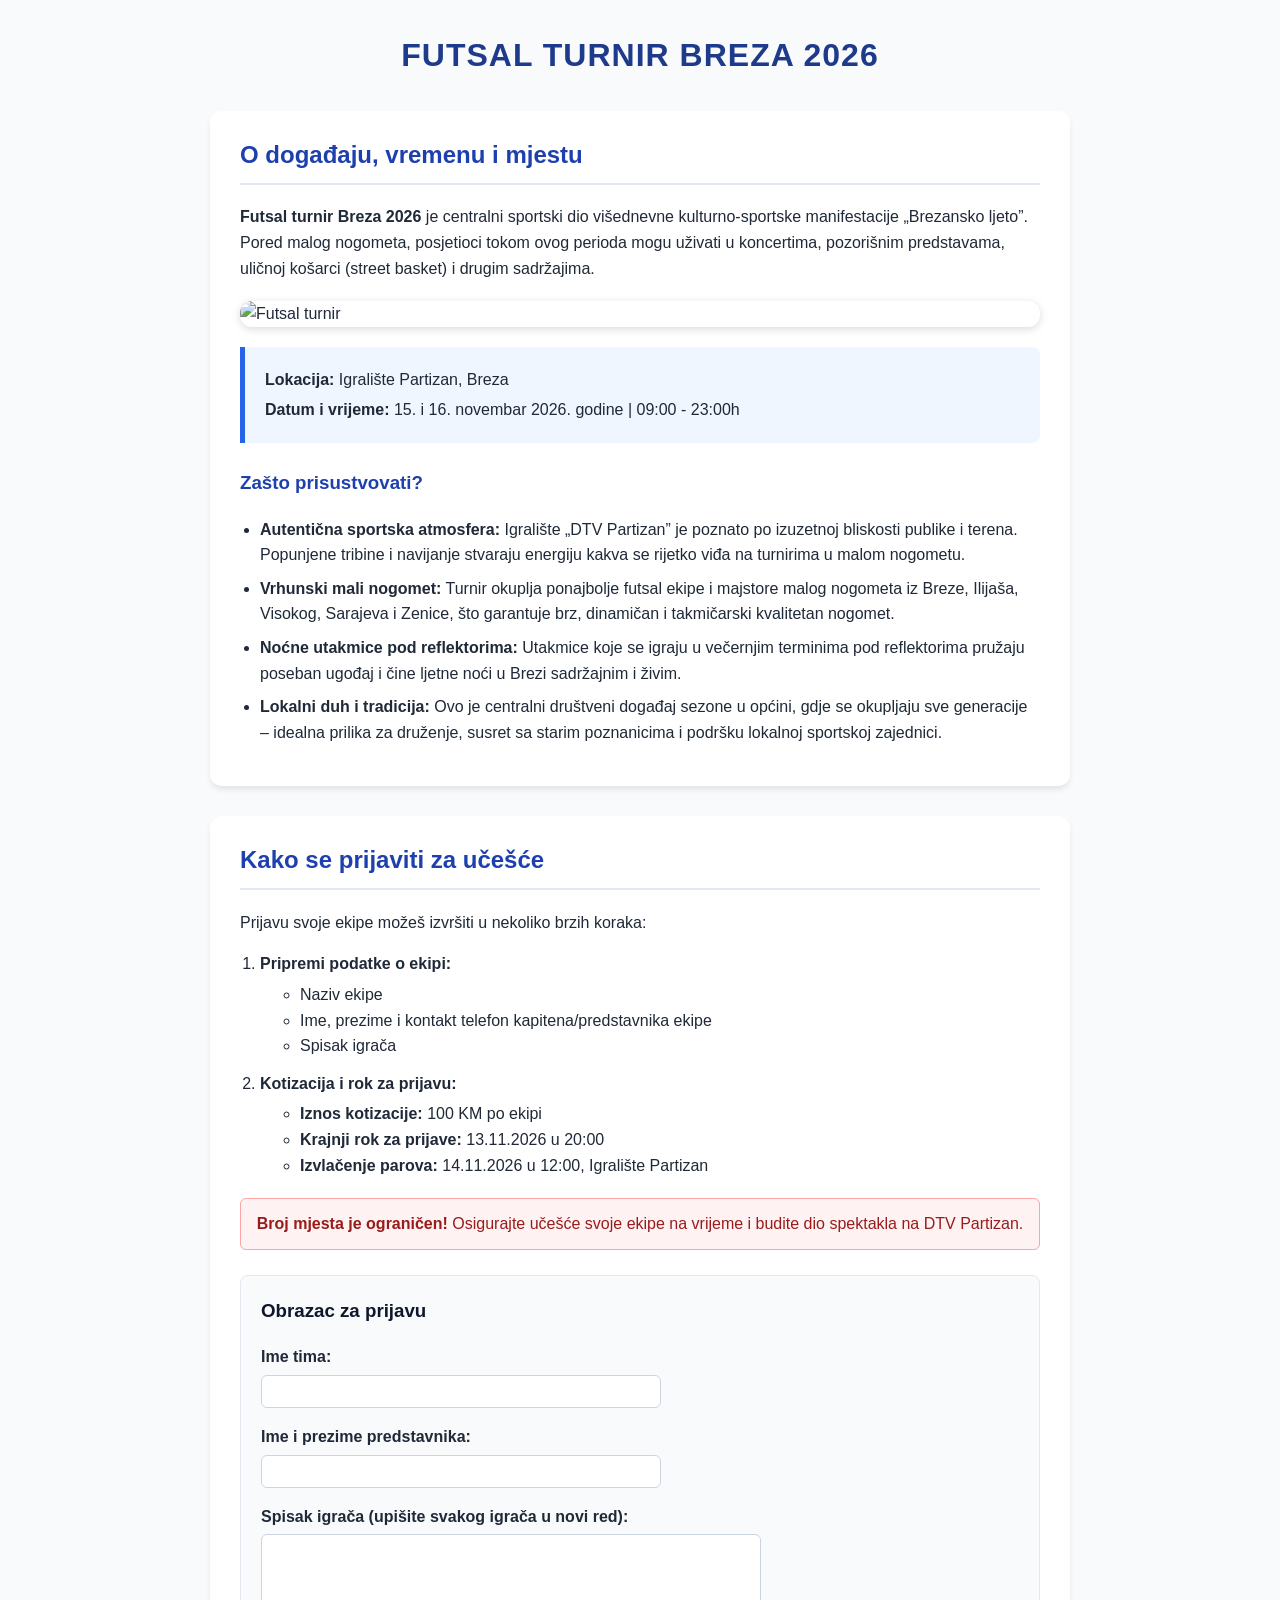
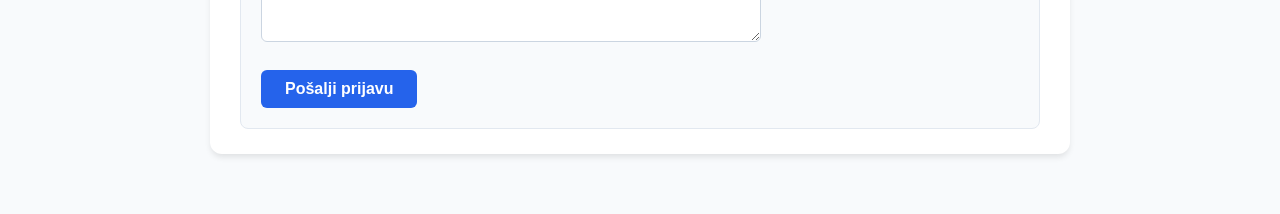
==== zad1.html @ 5677bca5 "Add files via upload" ====
<!DOCTYPE html>
<html lang="bs">
<head>
    <meta charset="UTF-8">
    <meta name="viewport" content="width=device-width, initial-scale=1.0">
    <title>Futsal turnir Breza 2026</title>
</head>
<body style="
    font-family: 'Segoe UI', Roboto, Helvetica, Arial, sans-serif;
    line-height: 1.6;
    color: #1f2937;
    background-color: #f8fafc;
    margin: 0;
    padding: 20px;
">

    
    <h1 style="
        text-align: center;
        color: #1e3a8a;
        font-size: 32px;
        margin-top: 10px;
        margin-bottom: 30px;
        text-transform: uppercase;
        letter-spacing: 1px;
    ">
        Futsal turnir Breza 2026
    </h1>

    <section style="
        max-width: 800px;
        margin: 0 auto 30px auto;
        background-color: #ffffff;
        padding: 25px 30px;
        border-radius: 12px;
        box-shadow: 0 4px 6px -1px rgba(0, 0, 0, 0.1);
    ">
        <h2 style="
            color: #1e40af;
            border-bottom: 2px solid #e2e8f0;
            padding-bottom: 8px;
            margin-top: 0;
        ">
            O događaju, vremenu i mjestu
        </h2>

        <p style="font-size: 16px;">
            <strong>Futsal turnir Breza 2026</strong> je centralni sportski dio višednevne kulturno-sportske manifestacije „Brezansko ljeto”. Pored malog nogometa, posjetioci tokom ovog perioda mogu uživati u koncertima, pozorišnim predstavama, uličnoj košarci (street basket) i drugim sadržajima.
        </p>

        <img src="https://brotnjo.ba/wp-content/uploads/2026/08/IMG_4402.jpeg" alt="Futsal turnir" style="
            width: 100%;
            max-width: 100%;
            height: auto;
            display: block;
            margin: 20px auto;
            border-radius: 12px;
            box-shadow: 0 2px 8px rgba(0,0,0,0.15);
        ">

        <div style="
            background-color: #eff6ff;
            border-left: 5px solid #2563eb;
            padding: 15px 20px;
            margin: 20px 0;
            border-radius: 0 8px 8px 0;
        ">
            <p style="margin: 5px 0;"><strong>Lokacija:</strong> Igralište Partizan, Breza</p>
            <p style="margin: 5px 0;"><strong>Datum i vrijeme:</strong> 15. i 16. novembar 2026. godine | 09:00 - 23:00h</p>
        </div>

        <h3 style="color: #1e40af; margin-top: 25px;">Zašto prisustvovati?</h3>
        <ul style="padding-left: 20px;">
            <li style="margin-bottom: 8px;"><strong>Autentična sportska atmosfera:</strong> Igralište „DTV Partizan” je poznato po izuzetnoj bliskosti publike i terena. Popunjene tribine i navijanje stvaraju energiju kakva se rijetko viđa na turnirima u malom nogometu.</li>
            <li style="margin-bottom: 8px;"><strong>Vrhunski mali nogomet:</strong> Turnir okuplja ponajbolje futsal ekipe i majstore malog nogometa iz Breze, Ilijaša, Visokog, Sarajeva i Zenice, što garantuje brz, dinamičan i takmičarski kvalitetan nogomet.</li>
            <li style="margin-bottom: 8px;"><strong>Noćne utakmice pod reflektorima:</strong> Utakmice koje se igraju u večernjim terminima pod reflektorima pružaju poseban ugođaj i čine ljetne noći u Brezi sadržajnim i živim.</li>
            <li style="margin-bottom: 8px;"><strong>Lokalni duh i tradicija:</strong> Ovo je centralni društveni događaj sezone u općini, gdje se okupljaju sve generacije – idealna prilika za druženje, susret sa starim poznanicima i podršku lokalnoj sportskoj zajednici.</li>
        </ul>
    </section>


    <section style="
        max-width: 800px;
        margin: 0 auto 40px auto;
        background-color: #ffffff;
        padding: 25px 30px;
        border-radius: 12px;
        box-shadow: 0 4px 6px -1px rgba(0, 0, 0, 0.1);
    ">
        <h2 style="
            color: #1e40af;
            border-bottom: 2px solid #e2e8f0;
            padding-bottom: 8px;
            margin-top: 0;
        ">
            Kako se prijaviti za učešće
        </h2>

        <p>Prijavu svoje ekipe možeš izvršiti u nekoliko brzih koraka:</p>

        <ol style="padding-left: 20px;">
            <li style="margin-bottom: 12px;">
                <b>Pripremi podatke o ekipi:</b>
                <ul style="margin-top: 5px;">
                    <li>Naziv ekipe</li>
                    <li>Ime, prezime i kontakt telefon kapitena/predstavnika ekipe</li>
                    <li>Spisak igrača</li>
                </ul>
            </li>
            <li style="margin-bottom: 12px;">
                <b>Kotizacija i rok za prijavu:</b>
                <ul style="margin-top: 5px;">
                    <li><b>Iznos kotizacije:</b> 100 KM po ekipi</li>
                    <li><b>Krajnji rok za prijave:</b> 13.11.2026 u 20:00</li>
                    <li><b>Izvlačenje parova:</b> 14.11.2026 u 12:00, Igralište Partizan</li>
                </ul>
            </li>
        </ol>

        <div style="
            background-color: #fef2f2;
            border: 1px solid #fca5a5;
            color: #991b1b;
            padding: 12px 15px;
            border-radius: 6px;
            text-align: center;
            margin: 20px 0;
        ">
            <b>Broj mjesta je ograničen!</b> Osigurajte učešće svoje ekipe na vrijeme i budite dio spektakla na DTV Partizan.
        </div>


        <form style="
            background-color: #f8fafc;
            padding: 20px;
            border-radius: 8px;
            border: 1px solid #e2e8f0;
            margin-top: 25px;
        ">
            <h3 style="margin-top: 0; color: #0f172a;">Obrazac za prijavu</h3>

            <p style="margin-bottom: 15px;">
                <label for="imeTima" style="font-weight: bold; display: block; margin-bottom: 5px;">Ime tima:</label>
                <input type="text" id="imeTima" style="
                    width: 100%;
                    max-width: 400px;
                    padding: 8px 12px;
                    border: 1px solid #cbd5e1;
                    border-radius: 6px;
                    box-sizing: border-box;
                ">
            </p>

            <p style="margin-bottom: 15px;">
                <label for="imePredstavnika" style="font-weight: bold; display: block; margin-bottom: 5px;">Ime i prezime predstavnika:</label>
                <input type="text" id="imePredstavnika" style="
                    width: 100%;
                    max-width: 400px;
                    padding: 8px 12px;
                    border: 1px solid #cbd5e1;
                    border-radius: 6px;
                    box-sizing: border-box;
                ">
            </p>

            <p style="margin-bottom: 20px;">
                <label for="spisak" style="font-weight: bold; display: block; margin-bottom: 5px;">Spisak igrača (upišite svakog igrača u novi red):</label>
                <textarea id="spisak" name="spisak_igraca" rows="6" style="
                    width: 100%;
                    max-width: 500px;
                    padding: 8px 12px;
                    border: 1px solid #cbd5e1;
                    border-radius: 6px;
                    box-sizing: border-box;
                    font-family: inherit;
                "></textarea>
            </p>

            <button type="submit" style="
                background-color: #2563eb;
                color: #ffffff;
                padding: 10px 24px;
                border: none;
                border-radius: 6px;
                font-size: 16px;
                font-weight: bold;
                cursor: pointer;
            ">Pošalji prijavu</button>
        </form>
    </section>

</body>
</html>
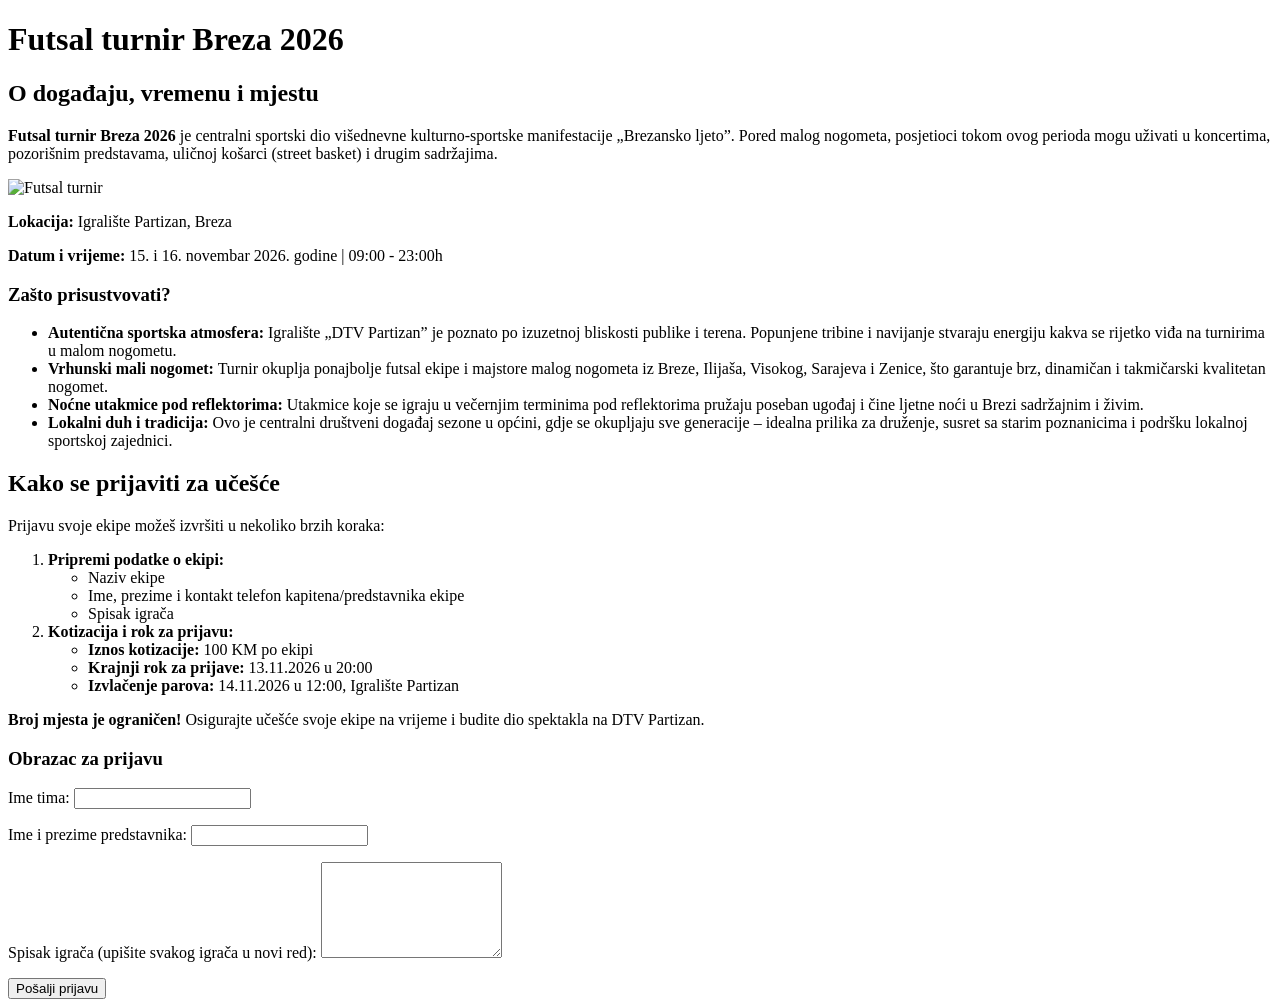
==== commit 21f5bd65: "Add files via upload" ====
--- a/zad1.html
+++ b/zad1.html
@@ -5,111 +5,50 @@
     <meta name="viewport" content="width=device-width, initial-scale=1.0">
     <title>Futsal turnir Breza 2026</title>
 </head>
-<body style="
-    font-family: 'Segoe UI', Roboto, Helvetica, Arial, sans-serif;
-    line-height: 1.6;
-    color: #1f2937;
-    background-color: #f8fafc;
-    margin: 0;
-    padding: 20px;
-">
+<body>
 
-    
-    <h1 style="
-        text-align: center;
-        color: #1e3a8a;
-        font-size: 32px;
-        margin-top: 10px;
-        margin-bottom: 30px;
-        text-transform: uppercase;
-        letter-spacing: 1px;
-    ">
-        Futsal turnir Breza 2026
-    </h1>
+    <h1>Futsal turnir Breza 2026</h1>
 
-    <section style="
-        max-width: 800px;
-        margin: 0 auto 30px auto;
-        background-color: #ffffff;
-        padding: 25px 30px;
-        border-radius: 12px;
-        box-shadow: 0 4px 6px -1px rgba(0, 0, 0, 0.1);
-    ">
-        <h2 style="
-            color: #1e40af;
-            border-bottom: 2px solid #e2e8f0;
-            padding-bottom: 8px;
-            margin-top: 0;
-        ">
-            O događaju, vremenu i mjestu
-        </h2>
+    <section>
+        <h2>O događaju, vremenu i mjestu</h2>
 
-        <p style="font-size: 16px;">
+        <p>
             <strong>Futsal turnir Breza 2026</strong> je centralni sportski dio višednevne kulturno-sportske manifestacije „Brezansko ljeto”. Pored malog nogometa, posjetioci tokom ovog perioda mogu uživati u koncertima, pozorišnim predstavama, uličnoj košarci (street basket) i drugim sadržajima.
         </p>
 
-        <img src="https://brotnjo.ba/wp-content/uploads/2026/08/IMG_4402.jpeg" alt="Futsal turnir" style="
-            width: 100%;
-            max-width: 100%;
-            height: auto;
-            display: block;
-            margin: 20px auto;
-            border-radius: 12px;
-            box-shadow: 0 2px 8px rgba(0,0,0,0.15);
-        ">
+        <img src="https://brotnjo.ba/wp-content/uploads/2026/08/IMG_4402.jpeg" alt="Futsal turnir">
 
-        <div style="
-            background-color: #eff6ff;
-            border-left: 5px solid #2563eb;
-            padding: 15px 20px;
-            margin: 20px 0;
-            border-radius: 0 8px 8px 0;
-        ">
-            <p style="margin: 5px 0;"><strong>Lokacija:</strong> Igralište Partizan, Breza</p>
-            <p style="margin: 5px 0;"><strong>Datum i vrijeme:</strong> 15. i 16. novembar 2026. godine | 09:00 - 23:00h</p>
+        <div>
+            <p><strong>Lokacija:</strong> Igralište Partizan, Breza</p>
+            <p><strong>Datum i vrijeme:</strong> 15. i 16. novembar 2026. godine | 09:00 - 23:00h</p>
         </div>
 
-        <h3 style="color: #1e40af; margin-top: 25px;">Zašto prisustvovati?</h3>
-        <ul style="padding-left: 20px;">
-            <li style="margin-bottom: 8px;"><strong>Autentična sportska atmosfera:</strong> Igralište „DTV Partizan” je poznato po izuzetnoj bliskosti publike i terena. Popunjene tribine i navijanje stvaraju energiju kakva se rijetko viđa na turnirima u malom nogometu.</li>
-            <li style="margin-bottom: 8px;"><strong>Vrhunski mali nogomet:</strong> Turnir okuplja ponajbolje futsal ekipe i majstore malog nogometa iz Breze, Ilijaša, Visokog, Sarajeva i Zenice, što garantuje brz, dinamičan i takmičarski kvalitetan nogomet.</li>
-            <li style="margin-bottom: 8px;"><strong>Noćne utakmice pod reflektorima:</strong> Utakmice koje se igraju u večernjim terminima pod reflektorima pružaju poseban ugođaj i čine ljetne noći u Brezi sadržajnim i živim.</li>
-            <li style="margin-bottom: 8px;"><strong>Lokalni duh i tradicija:</strong> Ovo je centralni društveni događaj sezone u općini, gdje se okupljaju sve generacije – idealna prilika za druženje, susret sa starim poznanicima i podršku lokalnoj sportskoj zajednici.</li>
+        <h3>Zašto prisustvovati?</h3>
+        <ul>
+            <li><strong>Autentična sportska atmosfera:</strong> Igralište „DTV Partizan” je poznato po izuzetnoj bliskosti publike i terena. Popunjene tribine i navijanje stvaraju energiju kakva se rijetko viđa na turnirima u malom nogometu.</li>
+            <li><strong>Vrhunski mali nogomet:</strong> Turnir okuplja ponajbolje futsal ekipe i majstore malog nogometa iz Breze, Ilijaša, Visokog, Sarajeva i Zenice, što garantuje brz, dinamičan i takmičarski kvalitetan nogomet.</li>
+            <li><strong>Noćne utakmice pod reflektorima:</strong> Utakmice koje se igraju u večernjim terminima pod reflektorima pružaju poseban ugođaj i čine ljetne noći u Brezi sadržajnim i živim.</li>
+            <li><strong>Lokalni duh i tradicija:</strong> Ovo je centralni društveni događaj sezone u općini, gdje se okupljaju sve generacije – idealna prilika za druženje, susret sa starim poznanicima i podršku lokalnoj sportskoj zajednici.</li>
         </ul>
     </section>
 
-
-    <section style="
-        max-width: 800px;
-        margin: 0 auto 40px auto;
-        background-color: #ffffff;
-        padding: 25px 30px;
-        border-radius: 12px;
-        box-shadow: 0 4px 6px -1px rgba(0, 0, 0, 0.1);
-    ">
-        <h2 style="
-            color: #1e40af;
-            border-bottom: 2px solid #e2e8f0;
-            padding-bottom: 8px;
-            margin-top: 0;
-        ">
-            Kako se prijaviti za učešće
-        </h2>
+    <section>
+        <h2>Kako se prijaviti za učešće</h2>
 
         <p>Prijavu svoje ekipe možeš izvršiti u nekoliko brzih koraka:</p>
 
-        <ol style="padding-left: 20px;">
-            <li style="margin-bottom: 12px;">
+        <ol>
+            <li>
                 <b>Pripremi podatke o ekipi:</b>
-                <ul style="margin-top: 5px;">
+                <ul>
                     <li>Naziv ekipe</li>
                     <li>Ime, prezime i kontakt telefon kapitena/predstavnika ekipe</li>
                     <li>Spisak igrača</li>
                 </ul>
             </li>
-            <li style="margin-bottom: 12px;">
+            <li>
                 <b>Kotizacija i rok za prijavu:</b>
-                <ul style="margin-top: 5px;">
+                <ul>
                     <li><b>Iznos kotizacije:</b> 100 KM po ekipi</li>
                     <li><b>Krajnji rok za prijave:</b> 13.11.2026 u 20:00</li>
                     <li><b>Izvlačenje parova:</b> 14.11.2026 u 12:00, Igralište Partizan</li>
@@ -117,75 +56,29 @@
             </li>
         </ol>
 
-        <div style="
-            background-color: #fef2f2;
-            border: 1px solid #fca5a5;
-            color: #991b1b;
-            padding: 12px 15px;
-            border-radius: 6px;
-            text-align: center;
-            margin: 20px 0;
-        ">
+        <div>
             <b>Broj mjesta je ograničen!</b> Osigurajte učešće svoje ekipe na vrijeme i budite dio spektakla na DTV Partizan.
         </div>
 
+        <form>
+            <h3>Obrazac za prijavu</h3>
 
-        <form style="
-            background-color: #f8fafc;
-            padding: 20px;
-            border-radius: 8px;
-            border: 1px solid #e2e8f0;
-            margin-top: 25px;
-        ">
-            <h3 style="margin-top: 0; color: #0f172a;">Obrazac za prijavu</h3>
-
-            <p style="margin-bottom: 15px;">
-                <label for="imeTima" style="font-weight: bold; display: block; margin-bottom: 5px;">Ime tima:</label>
-                <input type="text" id="imeTima" style="
-                    width: 100%;
-                    max-width: 400px;
-                    padding: 8px 12px;
-                    border: 1px solid #cbd5e1;
-                    border-radius: 6px;
-                    box-sizing: border-box;
-                ">
+            <p>
+                <label for="imeTima">Ime tima:</label>
+                <input type="text" id="imeTima">
             </p>
 
-            <p style="margin-bottom: 15px;">
-                <label for="imePredstavnika" style="font-weight: bold; display: block; margin-bottom: 5px;">Ime i prezime predstavnika:</label>
-                <input type="text" id="imePredstavnika" style="
-                    width: 100%;
-                    max-width: 400px;
-                    padding: 8px 12px;
-                    border: 1px solid #cbd5e1;
-                    border-radius: 6px;
-                    box-sizing: border-box;
-                ">
+            <p>
+                <label for="imePredstavnika">Ime i prezime predstavnika:</label>
+                <input type="text" id="imePredstavnika">
             </p>
 
-            <p style="margin-bottom: 20px;">
-                <label for="spisak" style="font-weight: bold; display: block; margin-bottom: 5px;">Spisak igrača (upišite svakog igrača u novi red):</label>
-                <textarea id="spisak" name="spisak_igraca" rows="6" style="
-                    width: 100%;
-                    max-width: 500px;
-                    padding: 8px 12px;
-                    border: 1px solid #cbd5e1;
-                    border-radius: 6px;
-                    box-sizing: border-box;
-                    font-family: inherit;
-                "></textarea>
+            <p>
+                <label for="spisak">Spisak igrača (upišite svakog igrača u novi red):</label>
+                <textarea id="spisak" name="spisak_igraca" rows="6"></textarea>
             </p>
 
-            <button type="submit" style="
-                background-color: #2563eb;
-                color: #ffffff;
-                padding: 10px 24px;
-                border: none;
-                border-radius: 6px;
-                font-size: 16px;
-                font-weight: bold;
-                cursor: pointer;
-            ">Pošalji prijavu</button>
+            <button type="submit">Pošalji prijavu</button>
         </form>
     </section>
 
